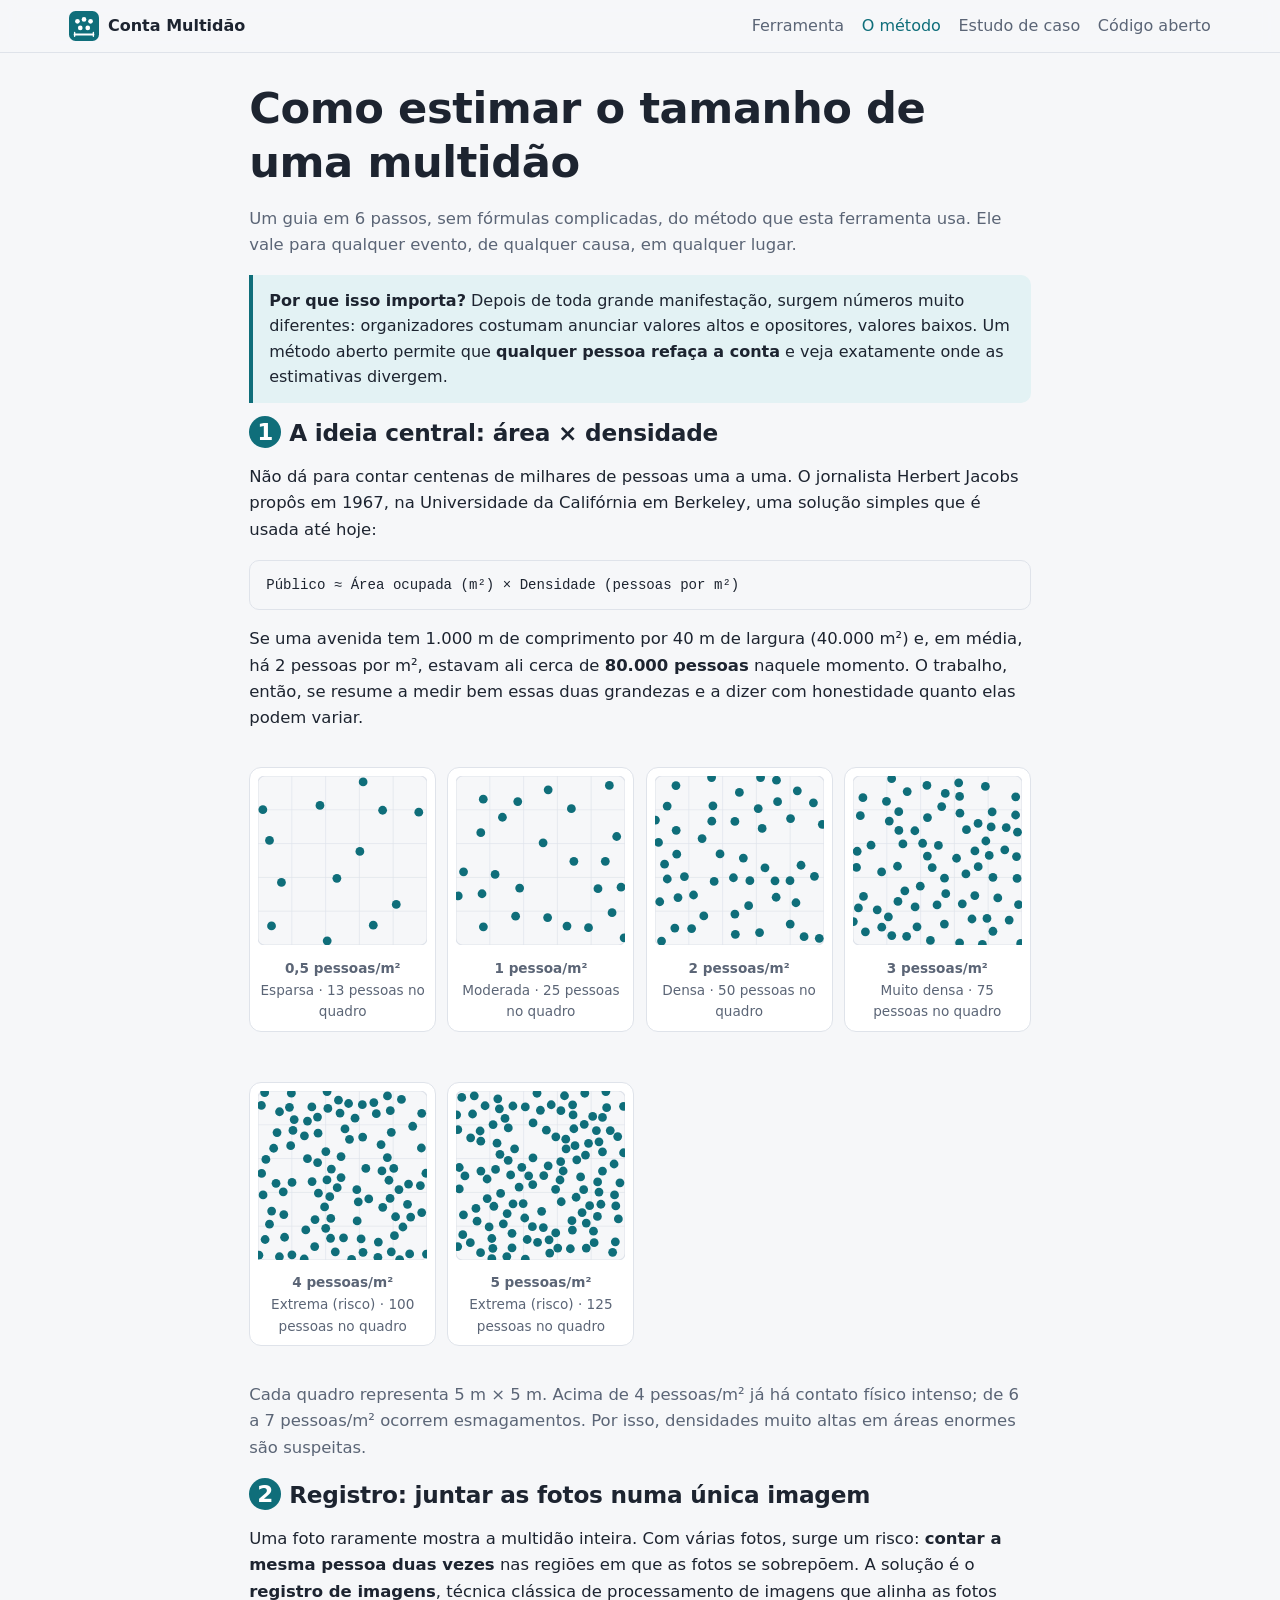
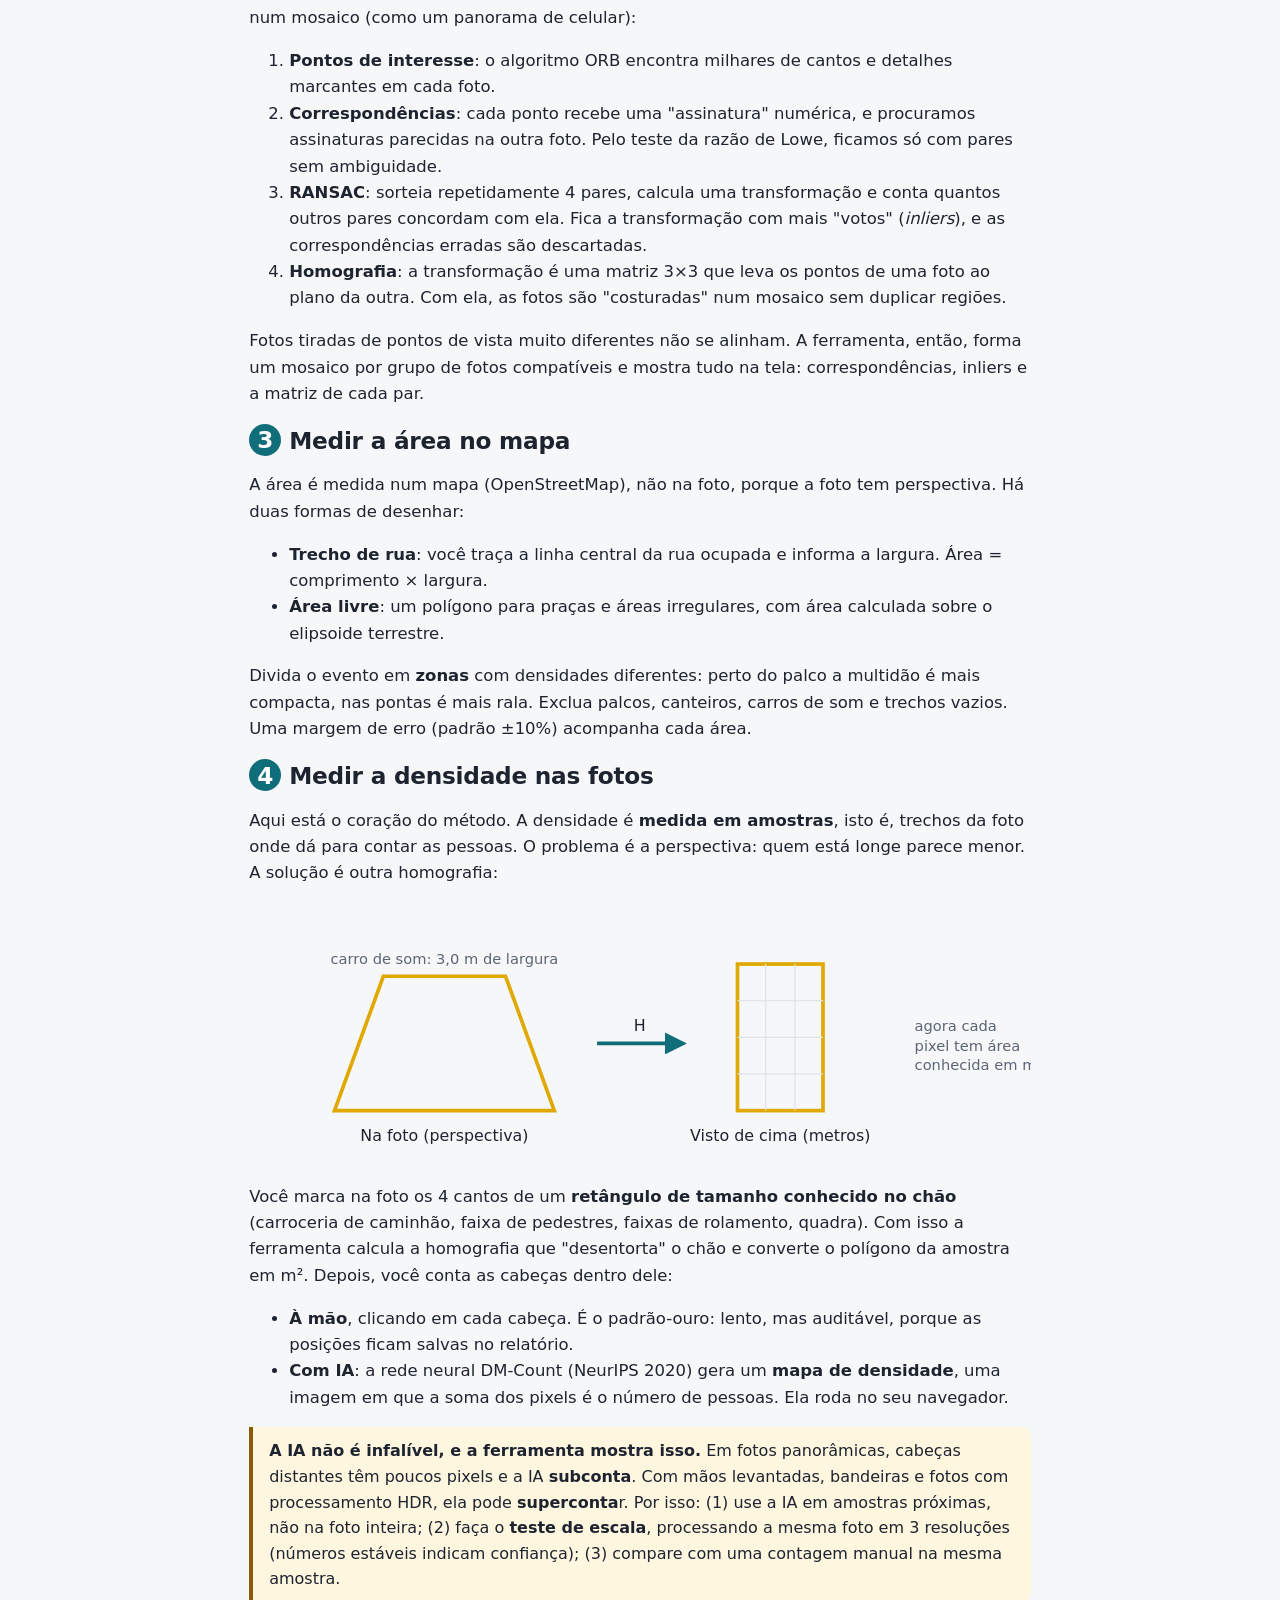
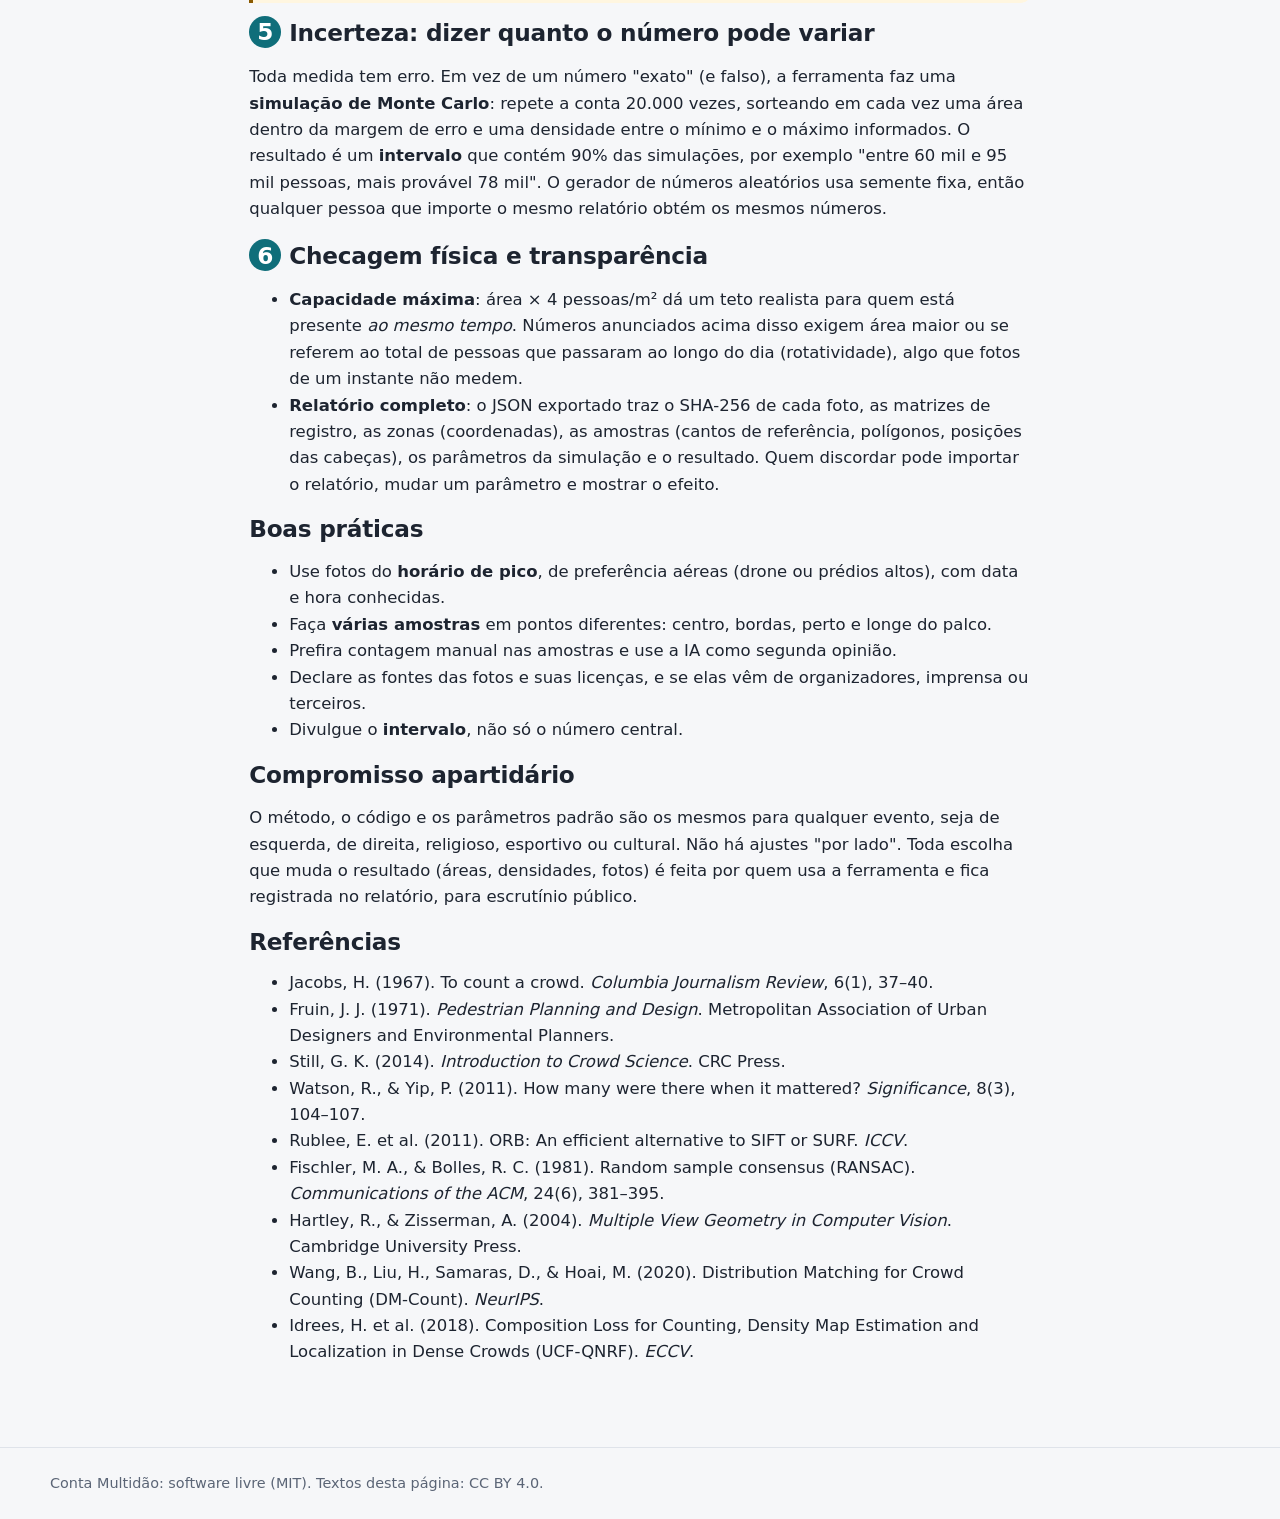
==== docs/metodo.html @ fe97ea24 "Conta Multidão: ferramenta aberta de estimativa de público - Site estático (docs/) com 5 etapas: fot" ====
<!doctype html>
<html lang="pt-BR">
<head>
  <meta charset="utf-8">
  <meta name="viewport" content="width=device-width, initial-scale=1">
  <title>O método: como estimar o tamanho de uma multidão | Conta Multidão</title>
  <meta name="description" content="Explicação didática do método científico de estimativa de público: registro de imagens, área × densidade, homografia, inteligência artificial e incerteza.">
  <link rel="icon" href="assets/icone.svg" type="image/svg+xml">
  <link rel="stylesheet" href="assets/css/estilo.css">
</head>
<body>
<header class="topo">
  <div class="conteudo">
    <a class="marca" href="./"><img src="assets/icone.svg" alt="" width="30" height="30"> Conta Multidão</a>
    <nav>
      <a href="./">Ferramenta</a>
      <a href="metodo.html" aria-current="page">O método</a>
      <a href="casos/paulista-2026-10-11.html">Estudo de caso</a>
      <a href="https://github.com/fzampirolli/conta-multidao">Código aberto</a>
    </nav>
  </div>
</header>

<main class="artigo">
  <h1>Como estimar o tamanho de uma multidão</h1>
  <p class="lead suave">Um guia em 6 passos, sem fórmulas complicadas, do método que esta ferramenta usa.
    Ele vale para qualquer evento, de qualquer causa, em qualquer lugar.</p>

  <div class="explica">
    <b>Por que isso importa?</b> Depois de toda grande manifestação, surgem números muito diferentes:
    organizadores costumam anunciar valores altos e opositores, valores baixos. Um método aberto
    permite que <b>qualquer pessoa refaça a conta</b> e veja exatamente onde as estimativas divergem.
  </div>

  <h2><span class="passo-num">1</span>A ideia central: área × densidade</h2>
  <p>Não dá para contar centenas de milhares de pessoas uma a uma. O jornalista Herbert Jacobs propôs em 1967, na
    Universidade da Califórnia em Berkeley, uma solução simples que é usada até hoje:</p>
  <div class="formula">Público ≈ Área ocupada (m²) × Densidade (pessoas por m²)</div>
  <p>Se uma avenida tem 1.000 m de comprimento por 40 m de largura (40.000 m²) e, em média, há 2 pessoas por m²,
    estavam ali cerca de <b>80.000 pessoas</b> naquele momento. O trabalho, então, se resume a medir bem
    essas duas grandezas e a dizer com honestidade quanto elas podem variar.</p>
  <div class="guia-densidade" id="guia"></div>
  <p class="pequeno suave">Cada quadro representa 5 m × 5 m. Acima de 4 pessoas/m² já há contato físico intenso;
    de 6 a 7 pessoas/m² ocorrem esmagamentos. Por isso, densidades muito altas em áreas enormes são suspeitas.</p>

  <h2><span class="passo-num">2</span>Registro: juntar as fotos numa única imagem</h2>
  <p>Uma foto raramente mostra a multidão inteira. Com várias fotos, surge um risco: <b>contar a mesma pessoa duas vezes</b>
    nas regiões em que as fotos se sobrepõem. A solução é o <b>registro de imagens</b>, técnica clássica de
    processamento de imagens que alinha as fotos num mosaico (como um panorama de celular):</p>
  <ol>
    <li><b>Pontos de interesse</b>: o algoritmo ORB encontra milhares de cantos e detalhes marcantes em cada foto.</li>
    <li><b>Correspondências</b>: cada ponto recebe uma "assinatura" numérica, e procuramos assinaturas parecidas na outra foto.
      Pelo teste da razão de Lowe, ficamos só com pares sem ambiguidade.</li>
    <li><b>RANSAC</b>: sorteia repetidamente 4 pares, calcula uma transformação e conta quantos outros pares concordam com ela.
      Fica a transformação com mais "votos" (<i>inliers</i>), e as correspondências erradas são descartadas.</li>
    <li><b>Homografia</b>: a transformação é uma matriz 3×3 que leva os pontos de uma foto ao plano da outra.
      Com ela, as fotos são "costuradas" num mosaico sem duplicar regiões.</li>
  </ol>
  <p>Fotos tiradas de pontos de vista muito diferentes não se alinham. A ferramenta, então, forma um mosaico por grupo
    de fotos compatíveis e mostra tudo na tela: correspondências, inliers e a matriz de cada par.</p>

  <h2><span class="passo-num">3</span>Medir a área no mapa</h2>
  <p>A área é medida num mapa (OpenStreetMap), não na foto, porque a foto tem perspectiva. Há duas formas de desenhar:</p>
  <ul>
    <li><b>Trecho de rua</b>: você traça a linha central da rua ocupada e informa a largura. Área = comprimento × largura.</li>
    <li><b>Área livre</b>: um polígono para praças e áreas irregulares, com área calculada sobre o elipsoide terrestre.</li>
  </ul>
  <p>Divida o evento em <b>zonas</b> com densidades diferentes: perto do palco a multidão é mais compacta, nas pontas
    é mais rala. Exclua palcos, canteiros, carros de som e trechos vazios. Uma margem de erro (padrão ±10%) acompanha
    cada área.</p>

  <h2><span class="passo-num">4</span>Medir a densidade nas fotos</h2>
  <p>Aqui está o coração do método. A densidade é <b>medida em amostras</b>, isto é, trechos da foto onde dá para contar as pessoas.
    O problema é a perspectiva: quem está longe parece menor. A solução é outra homografia:</p>
  <svg viewBox="0 0 640 210" role="img" aria-label="Homografia: retângulo em perspectiva vira retângulo visto de cima" style="width:100%;color:var(--acento)">
    <polygon points="70,170 250,170 210,60 110,60" fill="none" stroke="#e0a800" stroke-width="3"/>
    <text x="160" y="195" text-anchor="middle" font-size="13" fill="var(--texto)">Na foto (perspectiva)</text>
    <text x="160" y="50" text-anchor="middle" font-size="12" fill="var(--suave)">carro de som: 3,0 m de largura</text>
    <path d="M285 115 h70" stroke="currentColor" stroke-width="3" marker-end="url(#seta)"/>
    <defs><marker id="seta" viewBox="0 0 10 10" refX="8" refY="5" markerWidth="6" markerHeight="6" orient="auto"><path d="M0 0L10 5L0 10z" fill="currentColor"/></marker></defs>
    <text x="320" y="105" text-anchor="middle" font-size="13" fill="var(--texto)">H</text>
    <rect x="400" y="50" width="70" height="120" fill="none" stroke="#e0a800" stroke-width="3"/>
    <g stroke="var(--borda)"><path d="M400 80h70M400 110h70M400 140h70M423 50v120M447 50v120"/></g>
    <text x="435" y="195" text-anchor="middle" font-size="13" fill="var(--texto)">Visto de cima (metros)</text>
    <text x="545" y="105" font-size="12" fill="var(--suave)">agora cada</text>
    <text x="545" y="121" font-size="12" fill="var(--suave)">pixel tem área</text>
    <text x="545" y="137" font-size="12" fill="var(--suave)">conhecida em m²</text>
  </svg>
  <p>Você marca na foto os 4 cantos de um <b>retângulo de tamanho conhecido no chão</b> (carroceria de caminhão, faixa de
    pedestres, faixas de rolamento, quadra). Com isso a ferramenta calcula a homografia que "desentorta" o chão e converte
    o polígono da amostra em m². Depois, você conta as cabeças dentro dele:</p>
  <ul>
    <li><b>À mão</b>, clicando em cada cabeça. É o padrão-ouro: lento, mas auditável, porque as posições ficam salvas no relatório.</li>
    <li><b>Com IA</b>: a rede neural DM-Count (NeurIPS 2020) gera um <b>mapa de densidade</b>, uma imagem em que a soma dos pixels
      é o número de pessoas. Ela roda no seu navegador.</li>
  </ul>
  <div class="aviso"><b>A IA não é infalível, e a ferramenta mostra isso.</b> Em fotos panorâmicas, cabeças distantes têm poucos
    pixels e a IA <b>subconta</b>. Com mãos levantadas, bandeiras e fotos com processamento HDR, ela pode <b>superconta</b>r.
    Por isso: (1) use a IA em amostras próximas, não na foto inteira; (2) faça o <b>teste de escala</b>, processando a mesma foto
    em 3 resoluções (números estáveis indicam confiança); (3) compare com uma contagem manual na mesma amostra.</div>

  <h2><span class="passo-num">5</span>Incerteza: dizer quanto o número pode variar</h2>
  <p>Toda medida tem erro. Em vez de um número "exato" (e falso), a ferramenta faz uma <b>simulação de Monte Carlo</b>:
    repete a conta 20.000 vezes, sorteando em cada vez uma área dentro da margem de erro e uma densidade entre o mínimo e o
    máximo informados. O resultado é um <b>intervalo</b> que contém 90% das simulações, por exemplo
    "entre 60 mil e 95 mil pessoas, mais provável 78 mil". O gerador de números aleatórios usa semente fixa, então qualquer
    pessoa que importe o mesmo relatório obtém os mesmos números.</p>

  <h2><span class="passo-num">6</span>Checagem física e transparência</h2>
  <ul>
    <li><b>Capacidade máxima</b>: área × 4 pessoas/m² dá um teto realista para quem está presente <i>ao mesmo tempo</i>.
      Números anunciados acima disso exigem área maior ou se referem ao total de pessoas que passaram ao longo do dia
      (rotatividade), algo que fotos de um instante não medem.</li>
    <li><b>Relatório completo</b>: o JSON exportado traz o SHA-256 de cada foto, as matrizes de registro, as zonas (coordenadas),
      as amostras (cantos de referência, polígonos, posições das cabeças), os parâmetros da simulação e o resultado.
      Quem discordar pode importar o relatório, mudar um parâmetro e mostrar o efeito.</li>
  </ul>

  <h2>Boas práticas</h2>
  <ul>
    <li>Use fotos do <b>horário de pico</b>, de preferência aéreas (drone ou prédios altos), com data e hora conhecidas.</li>
    <li>Faça <b>várias amostras</b> em pontos diferentes: centro, bordas, perto e longe do palco.</li>
    <li>Prefira contagem manual nas amostras e use a IA como segunda opinião.</li>
    <li>Declare as fontes das fotos e suas licenças, e se elas vêm de organizadores, imprensa ou terceiros.</li>
    <li>Divulgue o <b>intervalo</b>, não só o número central.</li>
  </ul>

  <h2>Compromisso apartidário</h2>
  <p>O método, o código e os parâmetros padrão são os mesmos para qualquer evento, seja de esquerda, de direita, religioso,
    esportivo ou cultural. Não há ajustes "por lado". Toda escolha que muda o resultado (áreas, densidades, fotos) é feita
    por quem usa a ferramenta e fica registrada no relatório, para escrutínio público.</p>

  <h2>Referências</h2>
  <ul class="pequeno">
    <li>Jacobs, H. (1967). To count a crowd. <i>Columbia Journalism Review</i>, 6(1), 37–40.</li>
    <li>Fruin, J. J. (1971). <i>Pedestrian Planning and Design</i>. Metropolitan Association of Urban Designers and Environmental Planners.</li>
    <li>Still, G. K. (2014). <i>Introduction to Crowd Science</i>. CRC Press.</li>
    <li>Watson, R., &amp; Yip, P. (2011). How many were there when it mattered? <i>Significance</i>, 8(3), 104–107.</li>
    <li>Rublee, E. et al. (2011). ORB: An efficient alternative to SIFT or SURF. <i>ICCV</i>.</li>
    <li>Fischler, M. A., &amp; Bolles, R. C. (1981). Random sample consensus (RANSAC). <i>Communications of the ACM</i>, 24(6), 381–395.</li>
    <li>Hartley, R., &amp; Zisserman, A. (2004). <i>Multiple View Geometry in Computer Vision</i>. Cambridge University Press.</li>
    <li>Wang, B., Liu, H., Samaras, D., &amp; Hoai, M. (2020). Distribution Matching for Crowd Counting (DM-Count). <i>NeurIPS</i>.</li>
    <li>Idrees, H. et al. (2018). Composition Loss for Counting, Density Map Estimation and Localization in Dense Crowds (UCF-QNRF). <i>ECCV</i>.</li>
  </ul>
</main>

<footer><div class="conteudo">Conta Multidão: software livre (MIT). Textos desta página: CC BY 4.0.</div></footer>
<script type="module">
  import { desenharGuia } from "./assets/js/densidades.js";
  desenharGuia(document.getElementById("guia"));
</script>
</body>
</html>
---- docs/assets/css/estilo.css ----
/* Conta Multidão — paleta neutra (grafite + azul-petróleo), sem cores partidárias */
:root {
  --fundo: #f6f7f9;
  --cartao: #ffffff;
  --texto: #1d2430;
  --suave: #5b6576;
  --borda: #dfe3ea;
  --acento: #0f6e7a;
  --acento-2: #0b525b;
  --acento-claro: #e3f2f4;
  --alerta: #8a5a00;
  --alerta-fundo: #fff6e0;
  --erro: #9b1c1c;
  --ok: #1f6f43;
  --raio: 14px;
  --sombra: 0 1px 2px rgba(16, 24, 40, .06), 0 4px 16px rgba(16, 24, 40, .06);
  --mono: ui-monospace, "SFMono-Regular", Menlo, Consolas, monospace;
  color-scheme: light;
}
@media (prefers-color-scheme: dark) {
  :root {
    --fundo: #0f141a; --cartao: #161d26; --texto: #e7ecf2; --suave: #9aa6b6; --borda: #263140;
    --acento: #3bb3c2; --acento-2: #67c9d5; --acento-claro: #12313a;
    --alerta: #f2c46b; --alerta-fundo: #2c2410; --erro: #ff8a8a; --ok: #6fd39b;
    --sombra: 0 1px 2px rgba(0,0,0,.4), 0 6px 20px rgba(0,0,0,.35);
    color-scheme: dark;
  }
}
* { box-sizing: border-box; }
html { scroll-behavior: smooth; }
body {
  margin: 0; background: var(--fundo); color: var(--texto);
  font: 16px/1.6 system-ui, -apple-system, "Segoe UI", Roboto, "Helvetica Neue", Arial, sans-serif;
}
a { color: var(--acento); }
img, canvas { max-width: 100%; }
h1, h2, h3 { line-height: 1.25; letter-spacing: -.01em; }
h1 { font-size: clamp(1.8rem, 4vw, 2.7rem); margin: .2em 0 .3em; }
h2 { font-size: 1.45rem; margin: 0 0 .6em; }
h3 { font-size: 1.1rem; margin: 1.2em 0 .4em; }
code, .mono { font-family: var(--mono); font-size: .9em; }

/* ---------- Topo ---------- */
.topo {
  position: sticky; top: 0; z-index: 1000; backdrop-filter: blur(8px);
  background: color-mix(in srgb, var(--fundo) 85%, transparent);
  border-bottom: 1px solid var(--borda);
}
.topo .conteudo { display: flex; align-items: center; gap: 1rem; padding: .7rem 1.2rem; max-width: 1180px; margin: auto; }
.marca { display: flex; align-items: center; gap: .55rem; font-weight: 700; text-decoration: none; color: var(--texto); }
.marca svg { width: 30px; height: 30px; }
.topo nav { margin-left: auto; display: flex; gap: 1.1rem; flex-wrap: wrap; }
.topo nav a { text-decoration: none; color: var(--suave); font-weight: 500; }
.topo nav a:hover, .topo nav a[aria-current] { color: var(--acento); }

main { max-width: 1180px; margin: auto; padding: 1.2rem; }

/* ---------- Herói ---------- */
.heroi { display: grid; grid-template-columns: 1.15fr .85fr; gap: 2rem; align-items: center; padding: 2rem 0 1rem; }
.heroi p.lead { font-size: 1.15rem; color: var(--suave); max-width: 40em; }
.heroi .figura { background: var(--cartao); border: 1px solid var(--borda); border-radius: var(--raio); padding: 1rem; box-shadow: var(--sombra); }
@media (max-width: 860px) { .heroi { grid-template-columns: 1fr; } }

.principios { display: grid; grid-template-columns: repeat(auto-fit, minmax(220px, 1fr)); gap: 1rem; margin: 1.5rem 0; }
.principio { background: var(--cartao); border: 1px solid var(--borda); border-radius: var(--raio); padding: 1rem 1.1rem; }
.principio b { display: block; margin-bottom: .2rem; }
.principio span { color: var(--suave); font-size: .95rem; }

/* ---------- Botões ---------- */
.botao, button {
  font: inherit; cursor: pointer; border-radius: 10px; border: 1px solid var(--borda);
  background: var(--cartao); color: var(--texto); padding: .55rem 1rem; font-weight: 600;
  transition: background .15s, border-color .15s, transform .05s;
}
button:hover, .botao:hover { border-color: var(--acento); }
button:active { transform: translateY(1px); }
button:disabled { opacity: .45; cursor: not-allowed; }
.primario { background: var(--acento); border-color: var(--acento); color: #fff; }
.primario:hover { background: var(--acento-2); }
.botao { display: inline-block; text-decoration: none; }
.grupo-botoes { display: flex; flex-wrap: wrap; gap: .5rem; margin: .6rem 0; }
button.ativo { background: var(--acento-claro); border-color: var(--acento); color: var(--acento); }

/* ---------- Etapas ---------- */
.etapas { display: flex; gap: .4rem; flex-wrap: wrap; margin: 1.5rem 0 1rem; counter-reset: etapa; }
.etapas button { display: flex; align-items: center; gap: .5rem; border-radius: 999px; padding: .45rem .95rem .45rem .45rem; font-weight: 600; }
.etapas button::before {
  counter-increment: etapa; content: counter(etapa);
  display: inline-grid; place-items: center; width: 1.7rem; height: 1.7rem; border-radius: 50%;
  background: var(--borda); color: var(--texto); font-size: .85rem;
}
.etapas button.ativo::before { background: var(--acento); color: #fff; }
.etapas button.feito::before { content: "✓"; background: var(--ok); color: #fff; }

.painel { display: none; }
.painel.ativo { display: block; animation: surgir .2s ease; }
@keyframes surgir { from { opacity: 0; transform: translateY(4px); } to { opacity: 1; } }

.cartao { background: var(--cartao); border: 1px solid var(--borda); border-radius: var(--raio); padding: 1.2rem 1.3rem; box-shadow: var(--sombra); margin-bottom: 1rem; }
.duas-colunas { display: grid; grid-template-columns: 1fr 340px; gap: 1rem; align-items: start; }
@media (max-width: 960px) { .duas-colunas { grid-template-columns: 1fr; } }

/* Caixas didáticas */
.explica { border-left: 4px solid var(--acento); background: var(--acento-claro); padding: .8rem 1rem; border-radius: 0 10px 10px 0; margin: .8rem 0; }
.explica summary { cursor: pointer; font-weight: 600; color: var(--acento); }
.aviso { border-left: 4px solid var(--alerta); background: var(--alerta-fundo); padding: .7rem 1rem; border-radius: 0 10px 10px 0; margin: .8rem 0; }
.erro { color: var(--erro); font-weight: 600; }
.ok { color: var(--ok); font-weight: 600; }
.suave { color: var(--suave); }
.pequeno { font-size: .88rem; }

/* ---------- Fotos ---------- */
.soltar {
  border: 2px dashed var(--borda); border-radius: var(--raio); padding: 2.2rem 1rem; text-align: center;
  background: var(--cartao); cursor: pointer; transition: border-color .15s, background .15s;
}
.soltar.sobre, .soltar:hover { border-color: var(--acento); background: var(--acento-claro); }
.galeria { display: grid; grid-template-columns: repeat(auto-fill, minmax(170px, 1fr)); gap: .8rem; margin-top: 1rem; }
.miniatura { position: relative; background: var(--cartao); border: 1px solid var(--borda); border-radius: 10px; overflow: hidden; }
.miniatura img { display: block; width: 100%; aspect-ratio: 4/3; object-fit: cover; }
.miniatura .legenda { padding: .35rem .5rem; font-size: .78rem; color: var(--suave); white-space: nowrap; overflow: hidden; text-overflow: ellipsis; }
.miniatura button { position: absolute; top: 6px; right: 6px; padding: .1rem .45rem; font-size: .8rem; }
.miniatura.ref { outline: 3px solid var(--acento); }

/* ---------- Canvas de trabalho ---------- */
.area-trabalho { position: relative; background: #0b0f14; border-radius: 10px; overflow: auto; max-height: 75vh; }
.area-trabalho canvas { display: block; cursor: crosshair; max-width: none; }
.barra { display: flex; flex-wrap: wrap; align-items: center; gap: .5rem; margin-bottom: .6rem; }
.barra label { font-size: .9rem; color: var(--suave); }
input[type=number], input[type=text], select {
  font: inherit; padding: .4rem .55rem; border-radius: 8px; border: 1px solid var(--borda);
  background: var(--cartao); color: var(--texto); width: 7.5em;
}
input[type=text] { width: 16em; }
input[type=range] { accent-color: var(--acento); }

#mapa { height: 520px; border-radius: 10px; border: 1px solid var(--borda); }
.leaflet-container { font: inherit; }

/* ---------- Tabelas ---------- */
table { border-collapse: collapse; width: 100%; font-size: .93rem; }
th, td { text-align: left; padding: .45rem .5rem; border-bottom: 1px solid var(--borda); vertical-align: top; }
th { color: var(--suave); font-weight: 600; font-size: .82rem; text-transform: uppercase; letter-spacing: .03em; }
td.num, th.num { text-align: right; font-variant-numeric: tabular-nums; }
td input[type=number] { width: 5.5em; }

/* ---------- Resultado ---------- */
.resultado-grande { text-align: center; padding: 1.5rem 1rem; }
.resultado-grande .faixa { font-size: clamp(1.8rem, 5vw, 3rem); font-weight: 800; color: var(--acento); letter-spacing: -.02em; }
.resultado-grande .meio { color: var(--suave); }
.formula { font-family: var(--mono); background: var(--fundo); border: 1px solid var(--borda); border-radius: 10px; padding: .8rem 1rem; overflow-x: auto; white-space: pre; font-size: .88rem; }
.kpis { display: grid; grid-template-columns: repeat(auto-fit, minmax(170px, 1fr)); gap: .8rem; margin: 1rem 0; }
.kpi { background: var(--fundo); border: 1px solid var(--borda); border-radius: 12px; padding: .7rem .9rem; }
.kpi .v { font-size: 1.35rem; font-weight: 700; font-variant-numeric: tabular-nums; }
.kpi .r { font-size: .82rem; color: var(--suave); }

/* Guia de densidades */
.guia-densidade { display: grid; grid-template-columns: repeat(auto-fit, minmax(150px, 1fr)); gap: .7rem; }
.guia-densidade figure { margin: 0; background: var(--cartao); border: 1px solid var(--borda); border-radius: 12px; padding: .5rem; text-align: center; }
.guia-densidade figcaption { font-size: .85rem; }
.guia-densidade figcaption b { display: block; }

.progresso { height: 8px; background: var(--borda); border-radius: 99px; overflow: hidden; margin: .5rem 0; }
.progresso > div { height: 100%; width: 0; background: var(--acento); transition: width .2s; }

footer { border-top: 1px solid var(--borda); margin-top: 3rem; padding: 1.5rem 1.2rem; color: var(--suave); font-size: .9rem; }
footer .conteudo { max-width: 1180px; margin: auto; }

/* Artigo (método / casos) */
.artigo { max-width: 820px; margin: auto; }
.artigo p, .artigo li { font-size: 1.03rem; }
.artigo figure { margin: 1.2rem 0; }
.artigo figure img { border-radius: 10px; display: block; }
.artigo figcaption { font-size: .85rem; color: var(--suave); margin-top: .3rem; }
.passo-num { display: inline-grid; place-items: center; width: 2rem; height: 2rem; border-radius: 50%; background: var(--acento); color: #fff; font-weight: 700; margin-right: .5rem; }

@media print {
  .topo, .etapas, .grupo-botoes, button, footer, .soltar, #mapa { display: none !important; }
  .painel { display: block !important; }
  body { background: #fff; color: #000; }
  .cartao { box-shadow: none; break-inside: avoid; }
}
#lista-zonas input[type=number] { width: 4.6em; padding: .25rem .35rem; }
#lista-zonas select { margin: .2rem 0; }
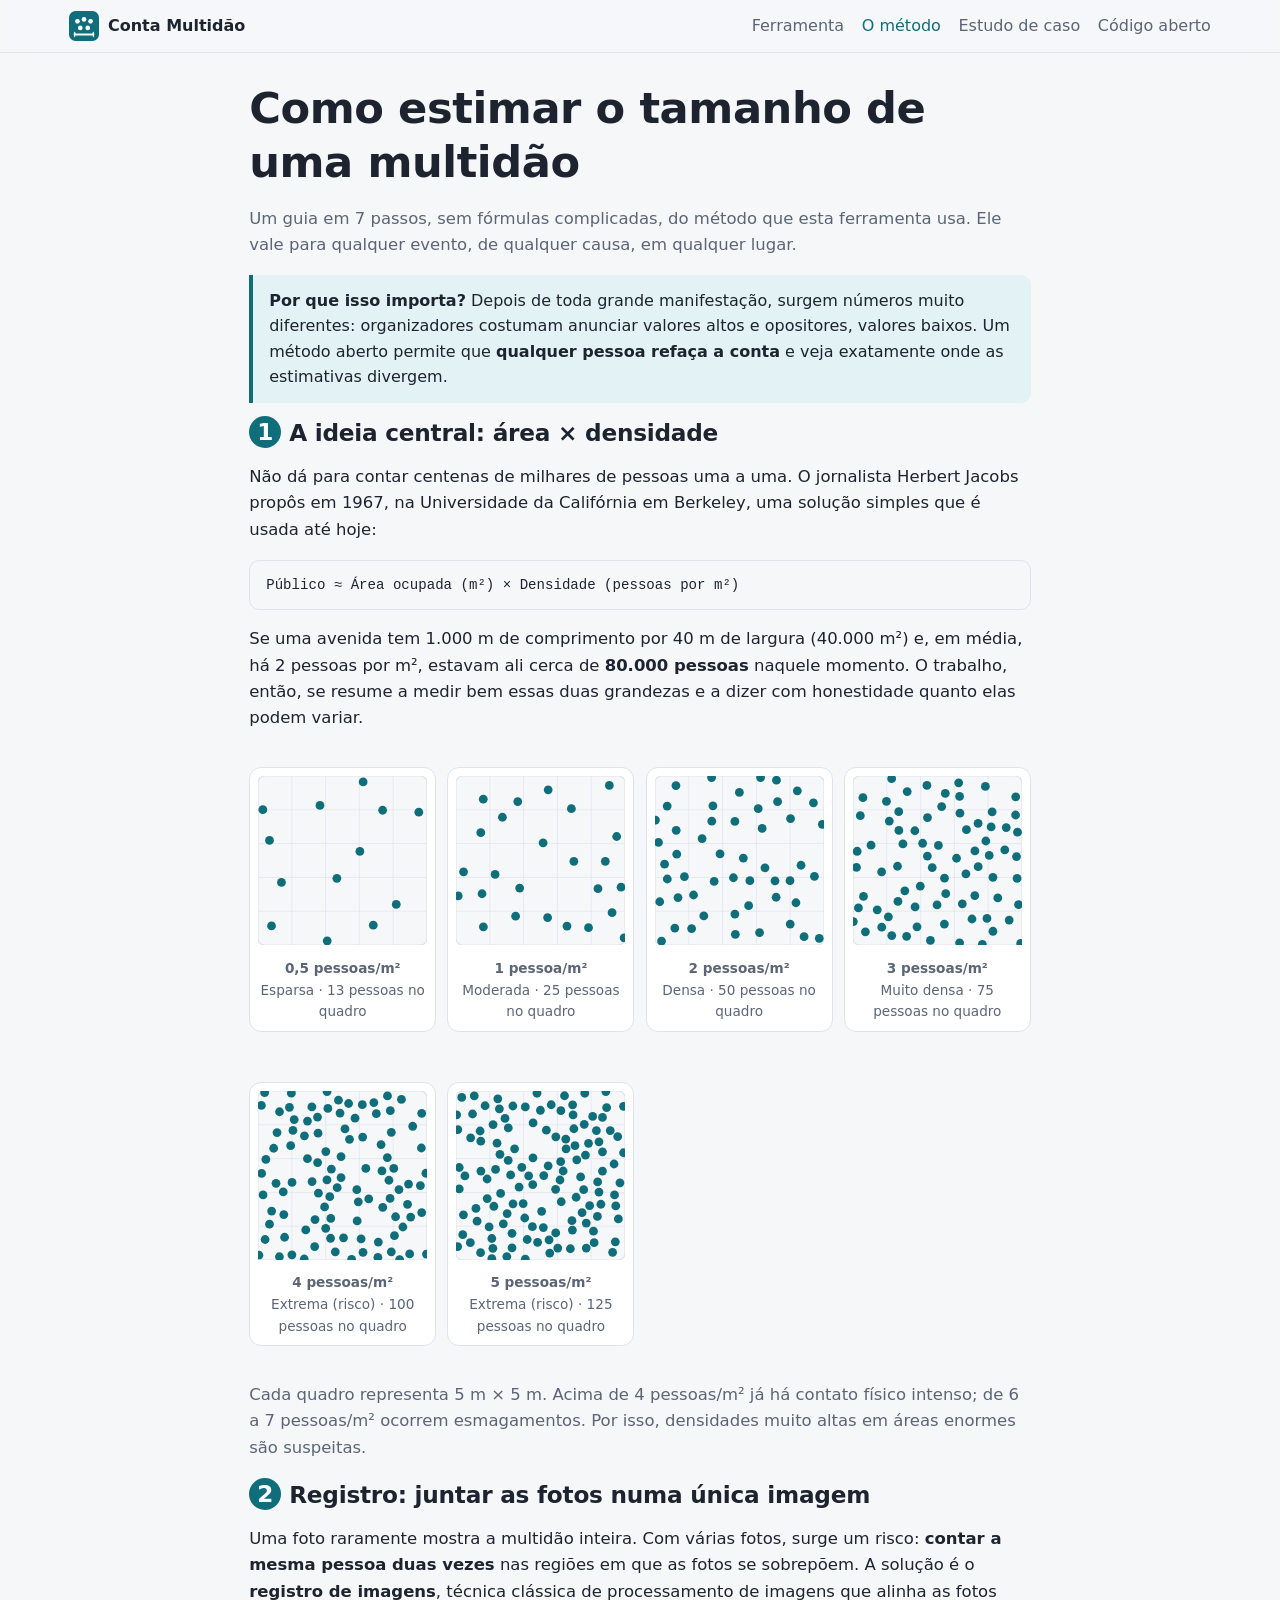
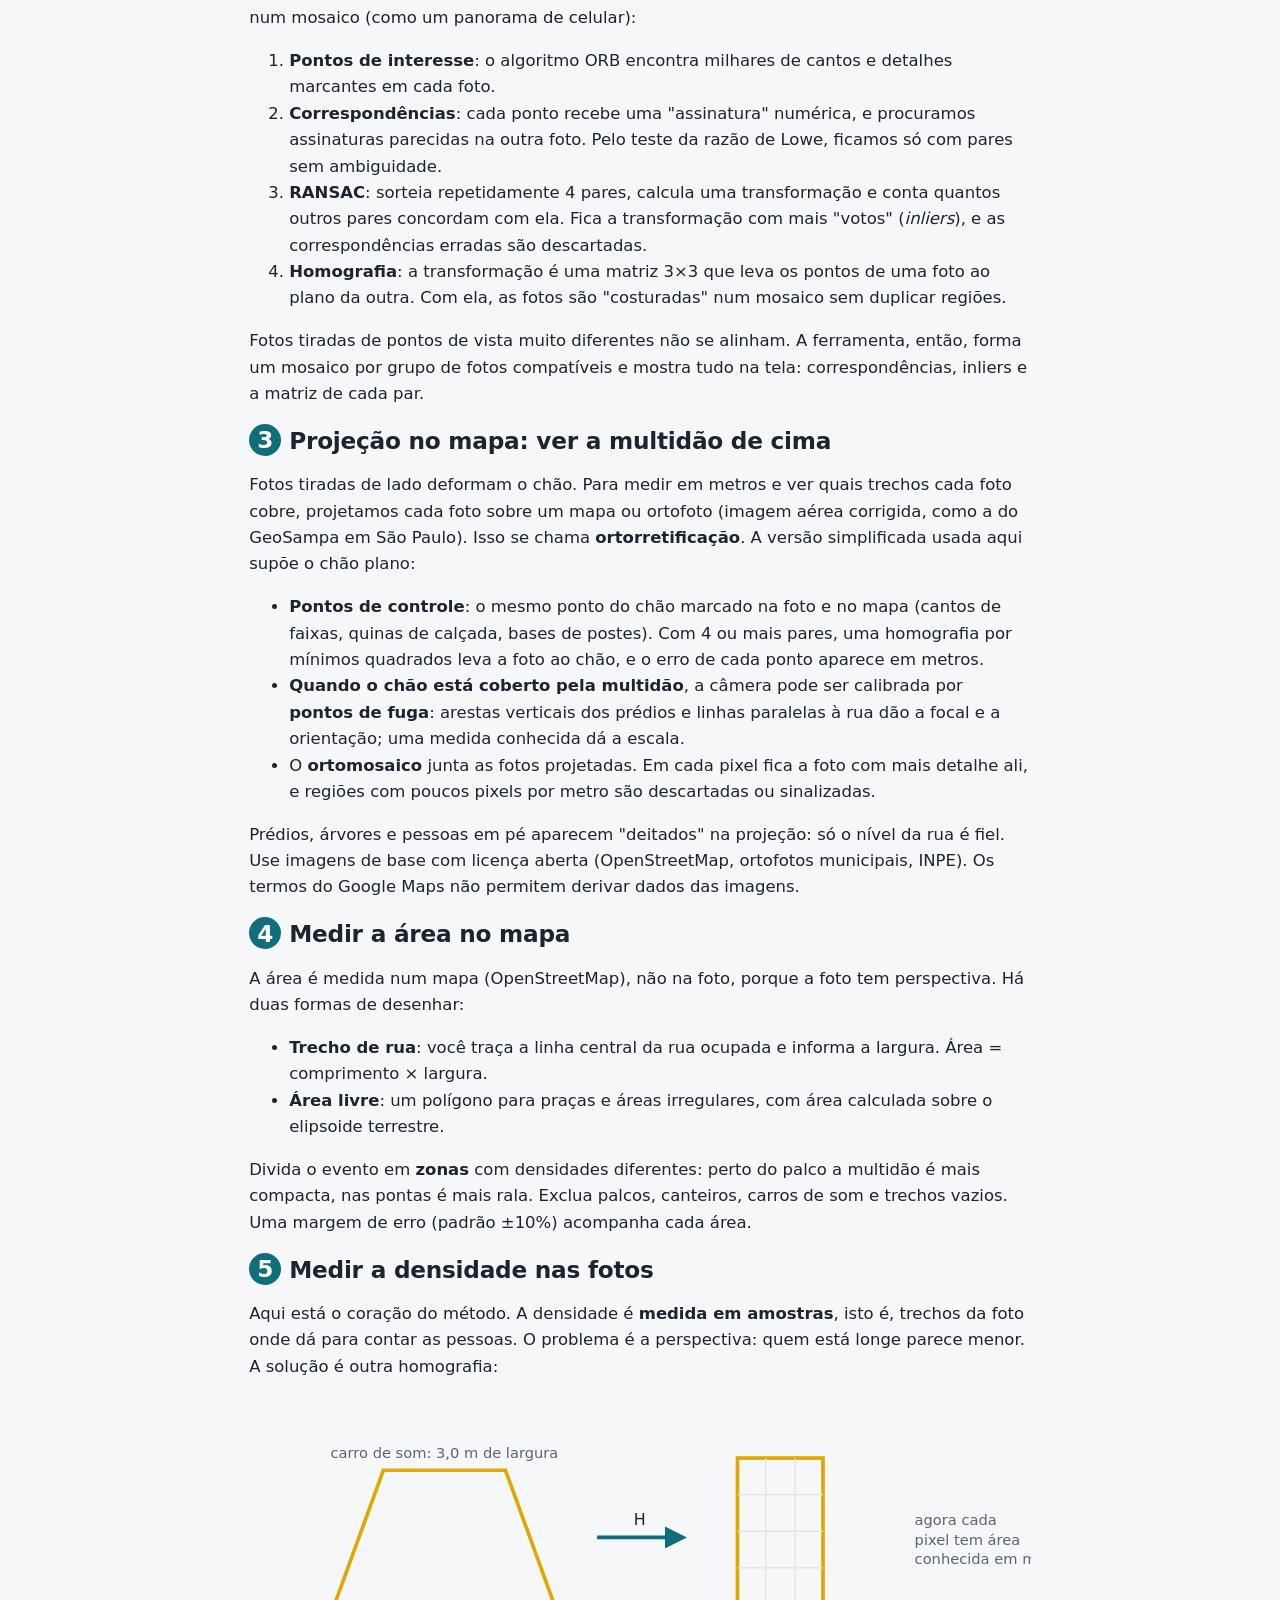
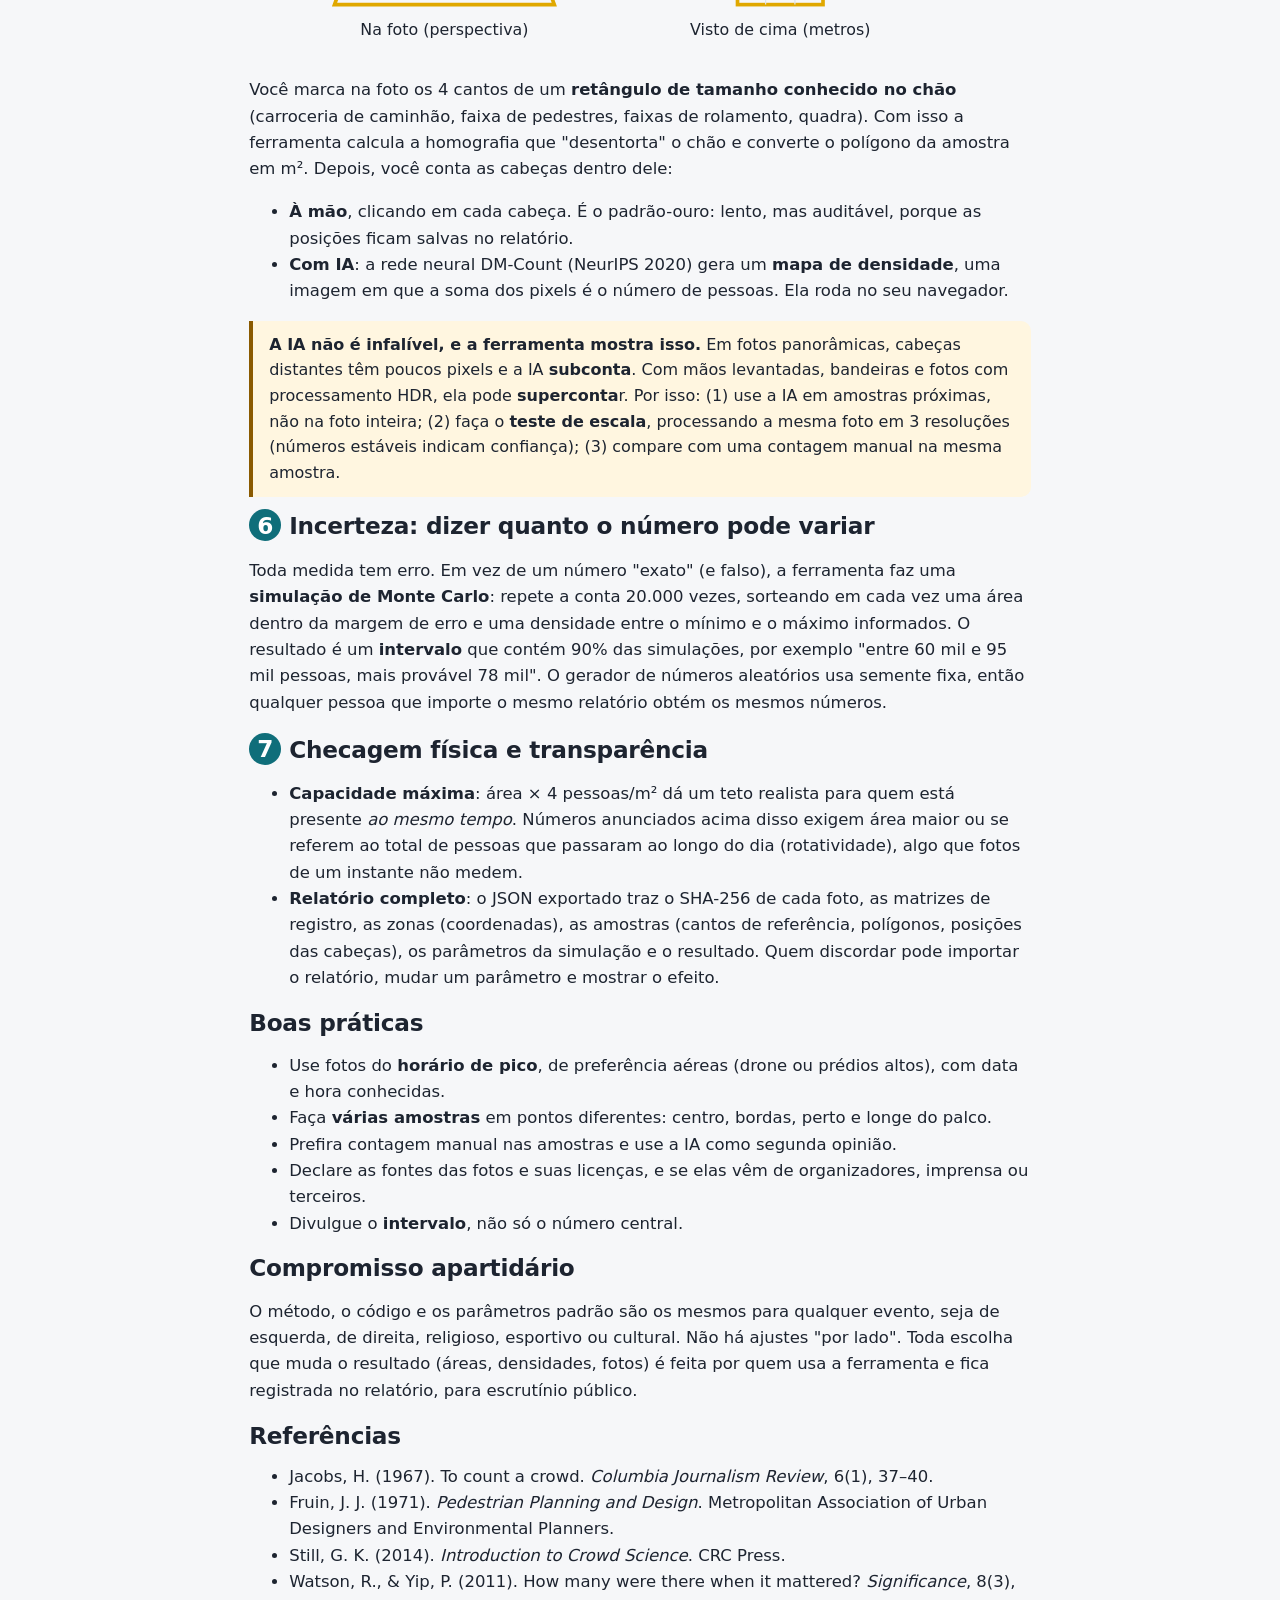
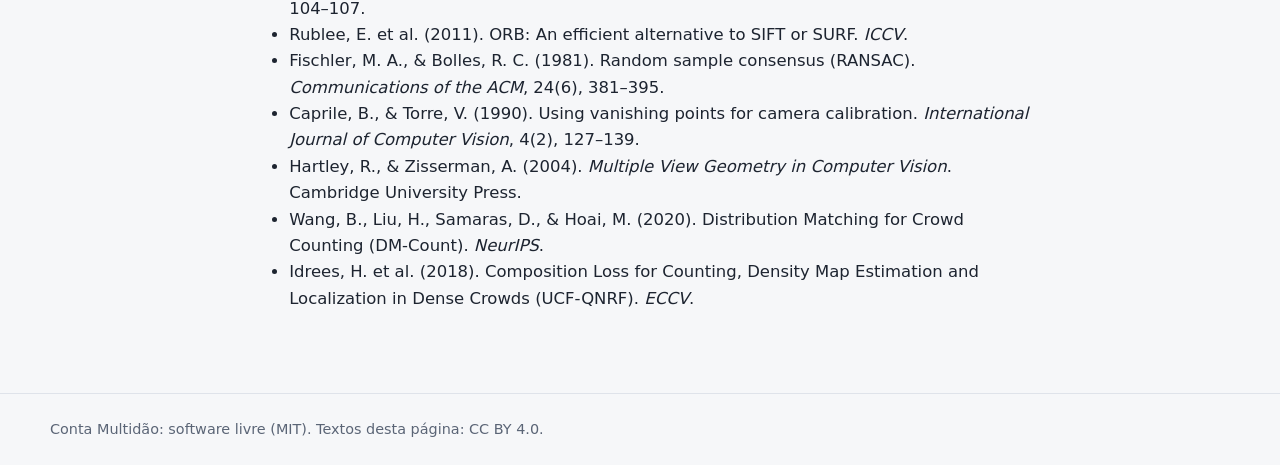
==== commit 23287ddf: "Projeção das fotos no mapa (ortorretificação) e ortomosaico de toda a Paulista - Nova etapa 3 'Proje" ====
--- a/docs/metodo.html
+++ b/docs/metodo.html
@@ -23,7 +23,7 @@
 
 <main class="artigo">
   <h1>Como estimar o tamanho de uma multidão</h1>
-  <p class="lead suave">Um guia em 6 passos, sem fórmulas complicadas, do método que esta ferramenta usa.
+  <p class="lead suave">Um guia em 7 passos, sem fórmulas complicadas, do método que esta ferramenta usa.
     Ele vale para qualquer evento, de qualquer causa, em qualquer lugar.</p>
 
   <div class="explica">
@@ -59,7 +59,22 @@
   <p>Fotos tiradas de pontos de vista muito diferentes não se alinham. A ferramenta, então, forma um mosaico por grupo
     de fotos compatíveis e mostra tudo na tela: correspondências, inliers e a matriz de cada par.</p>
 
-  <h2><span class="passo-num">3</span>Medir a área no mapa</h2>
+  <h2><span class="passo-num">3</span>Projeção no mapa: ver a multidão de cima</h2>
+  <p>Fotos tiradas de lado deformam o chão. Para medir em metros e ver quais trechos cada foto cobre, projetamos cada foto
+    sobre um mapa ou ortofoto (imagem aérea corrigida, como a do GeoSampa em São Paulo). Isso se chama <b>ortorretificação</b>.
+    A versão simplificada usada aqui supõe o chão plano:</p>
+  <ul>
+    <li><b>Pontos de controle</b>: o mesmo ponto do chão marcado na foto e no mapa (cantos de faixas, quinas de calçada, bases de postes).
+      Com 4 ou mais pares, uma homografia por mínimos quadrados leva a foto ao chão, e o erro de cada ponto aparece em metros.</li>
+    <li><b>Quando o chão está coberto pela multidão</b>, a câmera pode ser calibrada por <b>pontos de fuga</b>: arestas verticais
+      dos prédios e linhas paralelas à rua dão a focal e a orientação; uma medida conhecida dá a escala.</li>
+    <li>O <b>ortomosaico</b> junta as fotos projetadas. Em cada pixel fica a foto com mais detalhe ali, e regiões com poucos pixels
+      por metro são descartadas ou sinalizadas.</li>
+  </ul>
+  <p>Prédios, árvores e pessoas em pé aparecem "deitados" na projeção: só o nível da rua é fiel. Use imagens de base com licença
+    aberta (OpenStreetMap, ortofotos municipais, INPE). Os termos do Google Maps não permitem derivar dados das imagens.</p>
+
+  <h2><span class="passo-num">4</span>Medir a área no mapa</h2>
   <p>A área é medida num mapa (OpenStreetMap), não na foto, porque a foto tem perspectiva. Há duas formas de desenhar:</p>
   <ul>
     <li><b>Trecho de rua</b>: você traça a linha central da rua ocupada e informa a largura. Área = comprimento × largura.</li>
@@ -69,7 +84,7 @@
     é mais rala. Exclua palcos, canteiros, carros de som e trechos vazios. Uma margem de erro (padrão ±10%) acompanha
     cada área.</p>
 
-  <h2><span class="passo-num">4</span>Medir a densidade nas fotos</h2>
+  <h2><span class="passo-num">5</span>Medir a densidade nas fotos</h2>
   <p>Aqui está o coração do método. A densidade é <b>medida em amostras</b>, isto é, trechos da foto onde dá para contar as pessoas.
     O problema é a perspectiva: quem está longe parece menor. A solução é outra homografia:</p>
   <svg viewBox="0 0 640 210" role="img" aria-label="Homografia: retângulo em perspectiva vira retângulo visto de cima" style="width:100%;color:var(--acento)">
@@ -99,14 +114,14 @@
     Por isso: (1) use a IA em amostras próximas, não na foto inteira; (2) faça o <b>teste de escala</b>, processando a mesma foto
     em 3 resoluções (números estáveis indicam confiança); (3) compare com uma contagem manual na mesma amostra.</div>
 
-  <h2><span class="passo-num">5</span>Incerteza: dizer quanto o número pode variar</h2>
+  <h2><span class="passo-num">6</span>Incerteza: dizer quanto o número pode variar</h2>
   <p>Toda medida tem erro. Em vez de um número "exato" (e falso), a ferramenta faz uma <b>simulação de Monte Carlo</b>:
     repete a conta 20.000 vezes, sorteando em cada vez uma área dentro da margem de erro e uma densidade entre o mínimo e o
     máximo informados. O resultado é um <b>intervalo</b> que contém 90% das simulações, por exemplo
     "entre 60 mil e 95 mil pessoas, mais provável 78 mil". O gerador de números aleatórios usa semente fixa, então qualquer
     pessoa que importe o mesmo relatório obtém os mesmos números.</p>
 
-  <h2><span class="passo-num">6</span>Checagem física e transparência</h2>
+  <h2><span class="passo-num">7</span>Checagem física e transparência</h2>
   <ul>
     <li><b>Capacidade máxima</b>: área × 4 pessoas/m² dá um teto realista para quem está presente <i>ao mesmo tempo</i>.
       Números anunciados acima disso exigem área maior ou se referem ao total de pessoas que passaram ao longo do dia
@@ -138,6 +153,7 @@
     <li>Watson, R., &amp; Yip, P. (2011). How many were there when it mattered? <i>Significance</i>, 8(3), 104–107.</li>
     <li>Rublee, E. et al. (2011). ORB: An efficient alternative to SIFT or SURF. <i>ICCV</i>.</li>
     <li>Fischler, M. A., &amp; Bolles, R. C. (1981). Random sample consensus (RANSAC). <i>Communications of the ACM</i>, 24(6), 381–395.</li>
+    <li>Caprile, B., &amp; Torre, V. (1990). Using vanishing points for camera calibration. <i>International Journal of Computer Vision</i>, 4(2), 127–139.</li>
     <li>Hartley, R., &amp; Zisserman, A. (2004). <i>Multiple View Geometry in Computer Vision</i>. Cambridge University Press.</li>
     <li>Wang, B., Liu, H., Samaras, D., &amp; Hoai, M. (2020). Distribution Matching for Crowd Counting (DM-Count). <i>NeurIPS</i>.</li>
     <li>Idrees, H. et al. (2018). Composition Loss for Counting, Density Map Estimation and Localization in Dense Crowds (UCF-QNRF). <i>ECCV</i>.</li>
--- a/docs/assets/css/estilo.css
+++ b/docs/assets/css/estilo.css
@@ -182,3 +182,10 @@
 }
 #lista-zonas input[type=number] { width: 4.6em; padding: .25rem .35rem; }
 #lista-zonas select { margin: .2rem 0; }
+
+.grade-projecao { display: grid; grid-template-columns: 1fr 1fr; gap: .8rem; }
+.grade-projecao .area-trabalho, #proj-mapa { height: 560px; max-height: 70vh; }
+#proj-mapa { border-radius: 10px; border: 1px solid var(--borda); }
+@media (max-width: 900px) { .grade-projecao { grid-template-columns: 1fr; } }
+.leaflet-tooltip.rotulo-par { background: #ffd23f; border: 0; font-weight: 700; padding: 0 4px; box-shadow: none; }
+.rolagem { max-height: 320px; overflow: auto; }
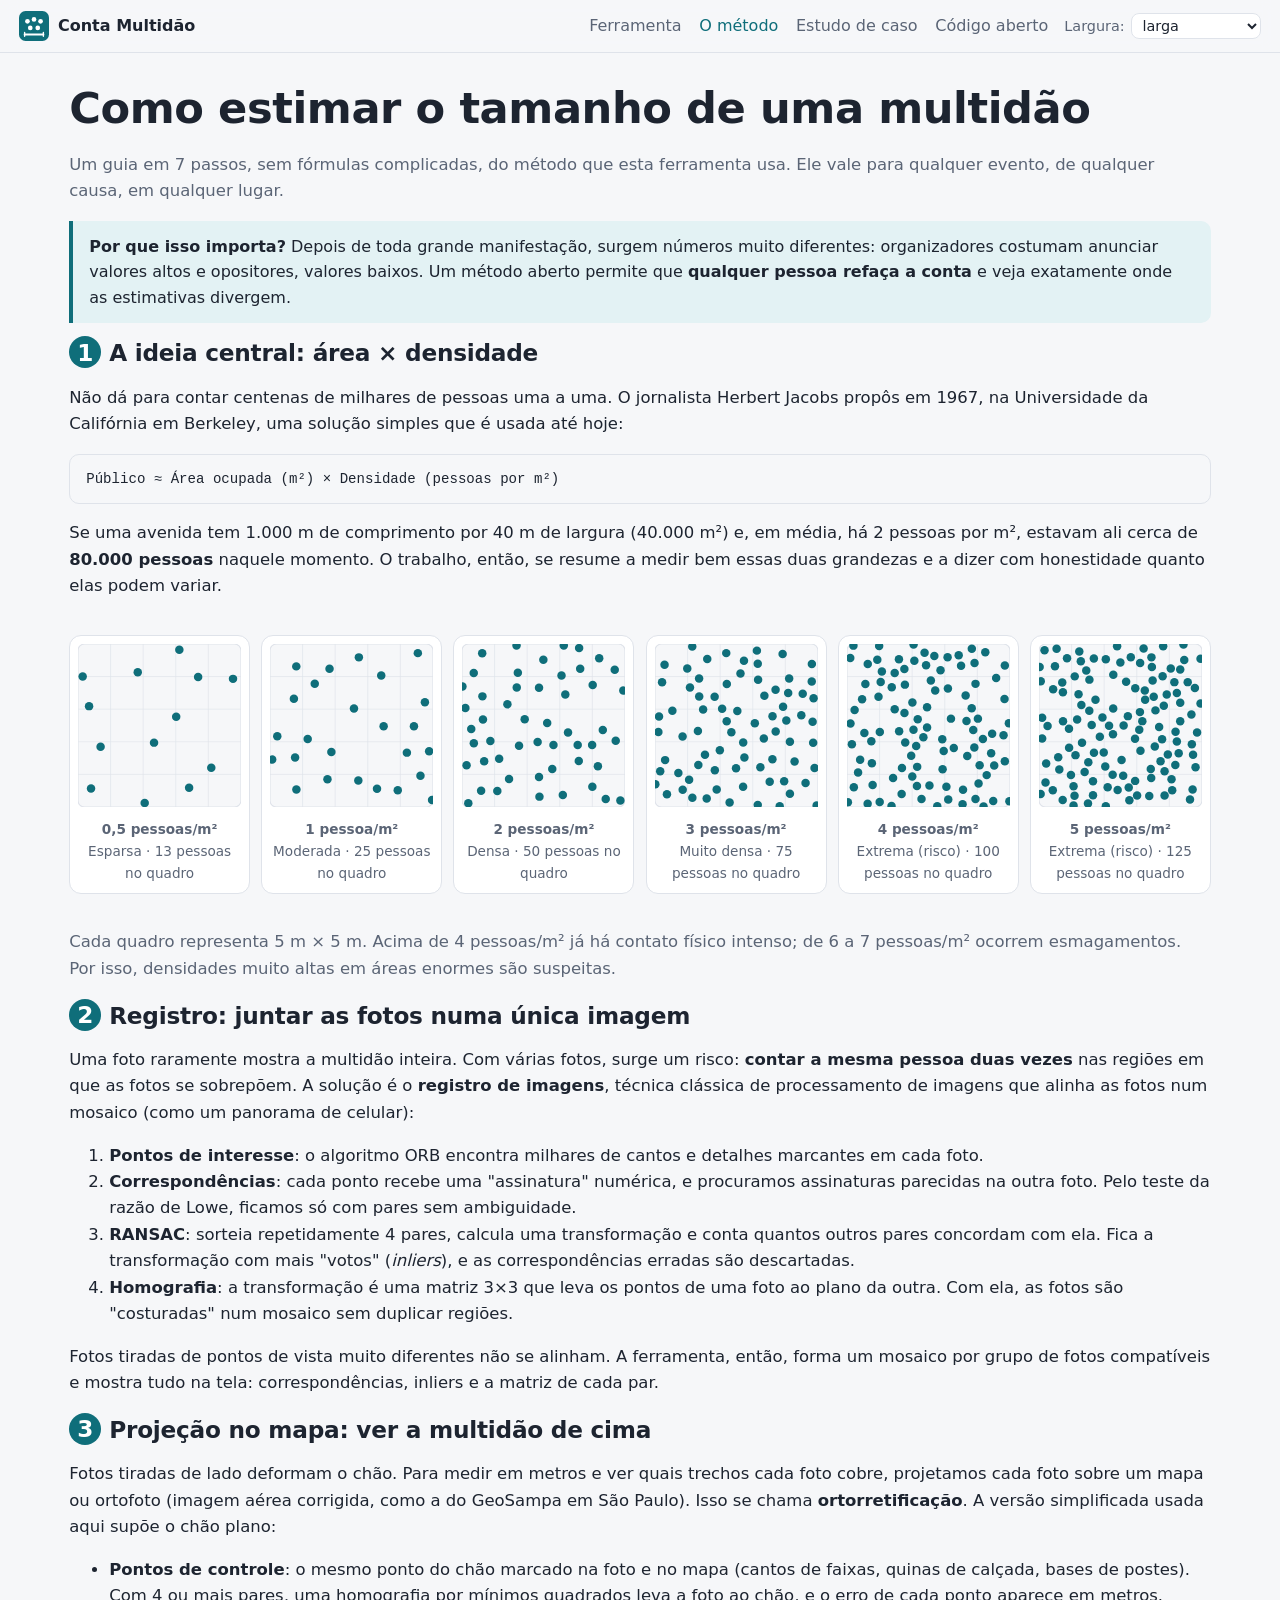
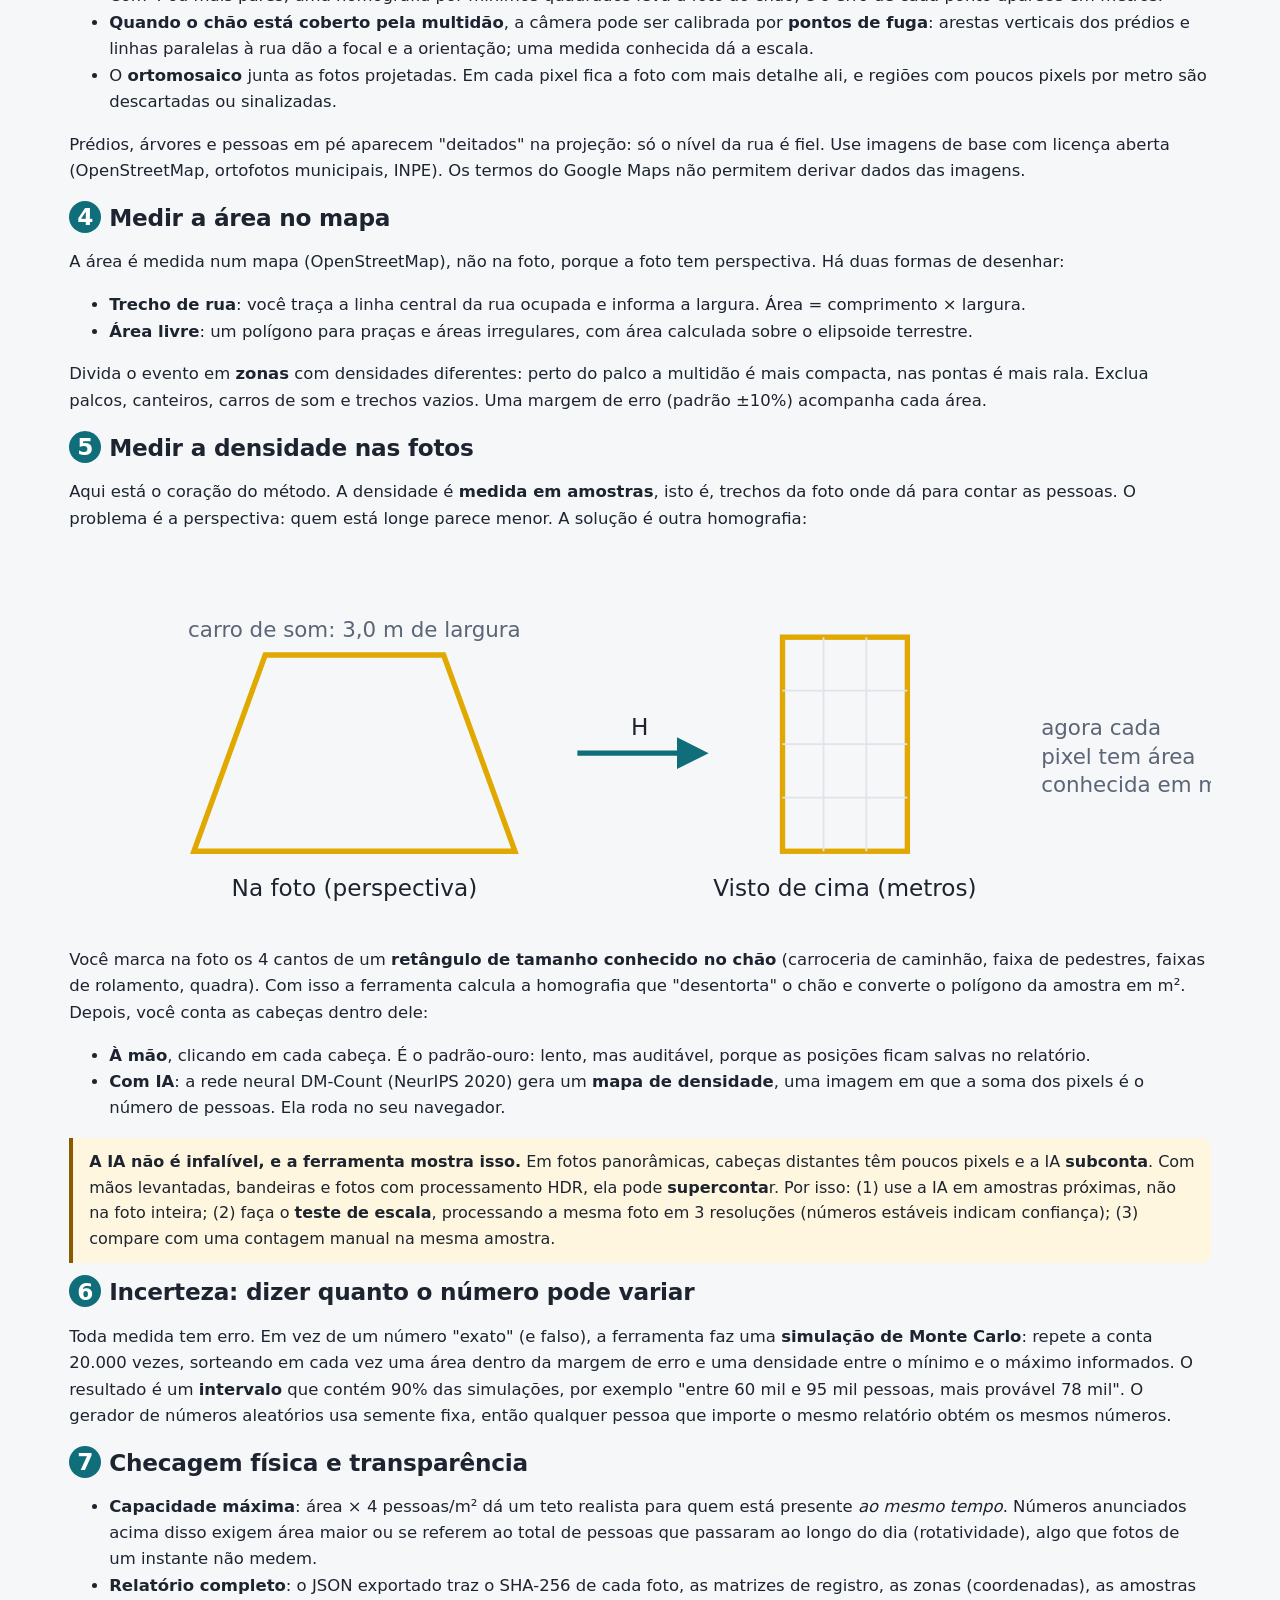
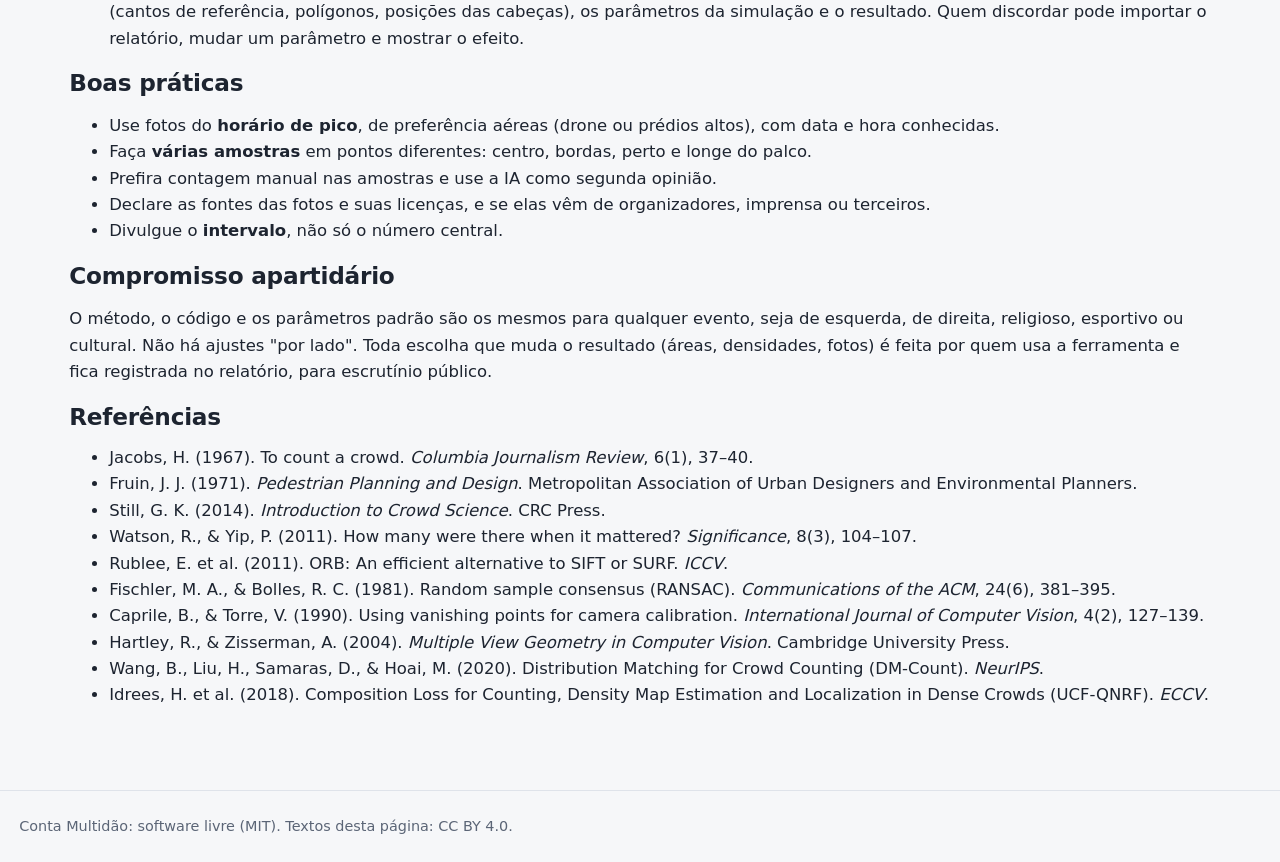
==== commit 1c3f8459: "Largura ajustável também no método e no estudo de caso: seletor no cabeçalho de todas as páginas, es" ====
--- a/docs/metodo.html
+++ b/docs/metodo.html
@@ -18,6 +18,8 @@
       <a href="casos/paulista-2026-10-11.html">Estudo de caso</a>
       <a href="https://github.com/fzampirolli/conta-multidao">Código aberto</a>
     </nav>
+      <label class="largura" title="Largura das páginas e áreas de trabalho (vale para todo o site)">Largura:
+        <select id="largura-trabalho"><option value="normal">normal</option><option value="larga">larga</option><option value="janela">janela inteira</option></select></label>
   </div>
 </header>
 
@@ -163,6 +165,8 @@
 <footer><div class="conteudo">Conta Multidão: software livre (MIT). Textos desta página: CC BY 4.0.</div></footer>
 <script type="module">
   import { desenharGuia } from "./assets/js/densidades.js";
+  import { iniciarLargura } from "./assets/js/largura.js";
+  iniciarLargura();
   desenharGuia(document.getElementById("guia"));
 </script>
 </body>
--- a/docs/assets/css/estilo.css
+++ b/docs/assets/css/estilo.css
@@ -42,7 +42,7 @@
 
 /* ---------- Topo ---------- */
 .topo {
-  position: sticky; top: 0; z-index: 1000; backdrop-filter: blur(8px);
+  position: sticky; top: 0; z-index: 1100; /* acima dos controles do Leaflet (1000) */ backdrop-filter: blur(8px);
   background: color-mix(in srgb, var(--fundo) 85%, transparent);
   border-bottom: 1px solid var(--borda);
 }
@@ -111,6 +111,7 @@
 
 /* ---------- Fotos ---------- */
 .soltar {
+  display: block; margin: 1rem 0 .4rem;
   border: 2px dashed var(--borda); border-radius: var(--raio); padding: 2.2rem 1rem; text-align: center;
   background: var(--cartao); cursor: pointer; transition: border-color .15s, background .15s;
 }
@@ -118,12 +119,14 @@
 .galeria { display: grid; grid-template-columns: repeat(auto-fill, minmax(170px, 1fr)); gap: .8rem; margin-top: 1rem; }
 .miniatura { position: relative; background: var(--cartao); border: 1px solid var(--borda); border-radius: 10px; overflow: hidden; }
 .miniatura img { display: block; width: 100%; aspect-ratio: 4/3; object-fit: cover; }
-.miniatura .legenda { padding: .35rem .5rem; font-size: .78rem; color: var(--suave); white-space: nowrap; overflow: hidden; text-overflow: ellipsis; }
+.miniatura .legenda { padding: .35rem .5rem; font-size: .78rem; color: var(--suave); overflow-wrap: anywhere; }
 .miniatura button { position: absolute; top: 6px; right: 6px; padding: .1rem .45rem; font-size: .8rem; }
 .miniatura.ref { outline: 3px solid var(--acento); }
 
 /* ---------- Canvas de trabalho ---------- */
-.area-trabalho { position: relative; background: #0b0f14; border-radius: 10px; overflow: auto; max-height: 75vh; }
+.area-trabalho { position: relative; background: #0b0f14; border-radius: 10px; overflow: auto; max-height: 75vh; overflow-anchor: none; }
+/* overflow-anchor: none impede o navegador de rolar a página ao redimensionar a imagem com o zoom */
+html { overflow-anchor: none; }
 .area-trabalho canvas { display: block; cursor: crosshair; max-width: none; }
 .barra { display: flex; flex-wrap: wrap; align-items: center; gap: .5rem; margin-bottom: .6rem; }
 .barra label { font-size: .9rem; color: var(--suave); }
@@ -134,7 +137,7 @@
 input[type=text] { width: 16em; }
 input[type=range] { accent-color: var(--acento); }
 
-#mapa { height: 520px; border-radius: 10px; border: 1px solid var(--borda); }
+#mapa { height: var(--h, var(--altura-global)); min-height: 250px; border-radius: 10px; border: 1px solid var(--borda); }
 .leaflet-container { font: inherit; }
 
 /* ---------- Tabelas ---------- */
@@ -183,9 +186,71 @@
 #lista-zonas input[type=number] { width: 4.6em; padding: .25rem .35rem; }
 #lista-zonas select { margin: .2rem 0; }
 
-.grade-projecao { display: grid; grid-template-columns: 1fr 1fr; gap: .8rem; }
-.grade-projecao .area-trabalho, #proj-mapa { height: 560px; max-height: 70vh; }
+.grade-projecao { display: grid; gap: .8rem; }
+.grade-projecao .area-trabalho, #proj-mapa { height: var(--h, var(--altura-global)); min-height: 250px; max-height: none; }
+.grade-projecao .area-trabalho { display: flex; }
+.grade-projecao .area-trabalho canvas { margin: auto; } /* centraliza sem cortar quando há zoom */
+#proj-trabalho:fullscreen { background: var(--fundo); padding: .6rem; display: flex; flex-direction: column; }
+#proj-trabalho:fullscreen .grade-projecao { flex: 1; min-height: 0; }
+#proj-trabalho:fullscreen .grade-projecao .area-trabalho, #proj-trabalho:fullscreen #proj-mapa { height: 100%; min-height: 0; }
 #proj-mapa { border-radius: 10px; border: 1px solid var(--borda); }
-@media (max-width: 900px) { .grade-projecao { grid-template-columns: 1fr; } }
+@media (max-width: 900px) { .grade-projecao { grid-template-columns: 1fr; } .grade-projecao .area-trabalho, #proj-mapa { height: 60vh; } }
 .leaflet-tooltip.rotulo-par { background: #ffd23f; border: 0; font-weight: 700; padding: 0 4px; box-shadow: none; }
 .rolagem { max-height: 320px; overflow: auto; }
+.area-trabalho.vazia { min-height: 160px; display: grid; place-items: center; background: var(--fundo); border: 2px dashed var(--borda); }
+.area-trabalho.vazia canvas { display: none; }
+.area-trabalho.vazia::after { content: "Nenhuma imagem ainda. Envie fotos na etapa 1 ou use as fotos de exemplo."; color: var(--suave); padding: 1rem; text-align: center; }
+@media (max-width: 600px) { .guia-densidade { grid-template-columns: 1fr 1fr; } }
+.amostra-cor { display: inline-block; width: 1.1em; height: 1.1em; border-radius: 3px; border: 1px solid var(--borda); vertical-align: middle; }
+/* Pares de controle no mapa (arrastáveis) e marcador de prévia */
+.marca-par { background: #ffd23f; border: 2px solid #111; border-radius: 50%; cursor: move; box-sizing: border-box; }
+.marca-par.prevista { background: #ff3f8e; border-color: #fff; box-shadow: 0 0 0 2px #ff3f8e; }
+kbd { font: .8em ui-monospace, monospace; border: 1px solid var(--borda); border-bottom-width: 2px; border-radius: 4px; padding: 0 .3em; }
+
+/* ---------- Padrão de largura (todas as abas) ---------- */
+:root[data-largura="larga"] main { max-width: 1600px; }
+:root[data-largura="janela"] main { max-width: none; }
+.largura { display: flex; align-items: center; gap: .4rem; font-size: .9rem; color: var(--suave); }
+.largura select { width: auto; padding: .2rem .4rem; }
+.etapas .largura { margin-left: auto; }
+/* páginas de texto: normal 820 px (leitura confortável), larga 1180 px, janela inteira */
+:root[data-largura="larga"] .artigo { max-width: 1180px; }
+:root[data-largura="janela"] .artigo { max-width: none; }
+:root[data-largura="larga"] .topo .conteudo, :root[data-largura="larga"] footer .conteudo { max-width: 1600px; }
+:root[data-largura="janela"] .topo .conteudo, :root[data-largura="janela"] footer .conteudo { max-width: none; }
+/* Duas colunas com divisor arrastável; --f é a fração da coluna da esquerda */
+[data-divisivel] { display: grid; grid-template-columns: minmax(0, calc(var(--f, .5) * 100% - 9px)) 10px minmax(0, 1fr); gap: 0 .4rem; }
+.divisor { cursor: col-resize; touch-action: none; align-self: stretch; min-height: 60px; border-radius: 5px; position: relative;
+  background: linear-gradient(var(--borda), var(--borda)) center / 2px 100% no-repeat; }
+.divisor::after { content: "⋮"; position: absolute; top: min(50%, 40vh); left: 50%; transform: translate(-50%, -50%); color: var(--suave);
+  background: var(--cartao); border: 1px solid var(--borda); border-radius: 4px; padding: .3rem 0; line-height: 1; }
+.divisor:hover, .divisor.ativo { background: linear-gradient(var(--acento), var(--acento)) center / 4px 100% no-repeat; }
+@media (max-width: 900px) { [data-divisivel] { grid-template-columns: 1fr; gap: 1rem; } .divisor { display: none; } }
+
+/* ---------- Padrão de altura (todas as abas) ----------
+   --altura-global vem do seletor "Altura"; --h, posto pela alça embaixo de cada área, vale só para ela. */
+:root { --altura-global: calc(100vh - 160px); }
+:root[data-altura-geral="baixa"] { --altura-global: 50vh; }
+:root[data-altura-geral="media"] { --altura-global: 70vh; }
+#den-area:not(.vazia) { height: var(--h, var(--altura-global)); min-height: 250px; max-height: none; display: flex; scrollbar-gutter: stable; }
+#den-area canvas { margin: auto; } /* centraliza sem cortar quando há zoom */
+.alca-altura { height: 12px; margin: .3rem 0 .2rem; cursor: row-resize; touch-action: none; border-radius: 5px; position: relative;
+  background: linear-gradient(var(--borda), var(--borda)) center / 100% 2px no-repeat; }
+.alca-altura::after { content: "⋯"; position: absolute; left: 50%; top: 50%; transform: translate(-50%, -50%); line-height: 1;
+  color: var(--suave); background: var(--cartao); border: 1px solid var(--borda); border-radius: 4px; padding: 0 .5rem; }
+.alca-altura:hover, .alca-altura.ativo { background: linear-gradient(var(--acento), var(--acento)) center / 100% 4px no-repeat; }
+#proj-trabalho:fullscreen .alca-altura { display: none; }
+
+/* Ampulheta enquanto a IA processa (etapa 5) */
+.ampulheta { position: absolute; z-index: 5; display: grid; place-items: center; text-align: center; color: #fff;
+  background: rgba(11, 15, 20, .6); backdrop-filter: blur(1px); border-radius: 10px; }
+.ampulheta .icone { font-size: 3.2rem; display: inline-block; animation: virar-ampulheta 2.4s ease-in-out infinite; }
+.ampulheta .titulo { font-weight: 700; margin-top: .4rem; }
+.ampulheta .det { font-variant-numeric: tabular-nums; opacity: .85; margin-top: .2rem; }
+@keyframes virar-ampulheta { 0%, 40% { transform: rotate(0); } 50%, 90% { transform: rotate(180deg); } 100% { transform: rotate(360deg); } }
+@media (prefers-reduced-motion: reduce) { .ampulheta .icone { animation: none; } }
+body.processando, body.processando canvas { cursor: progress; }
+/* em telas estreitas a largura não muda nada: o seletor some do cabeçalho */
+@media (max-width: 760px) { .topo .largura { display: none; } }
+/* tabelas largas das páginas de texto rolam dentro de si no celular, sem empurrar a página */
+@media (max-width: 760px) { .artigo table { display: block; overflow-x: auto; } }
